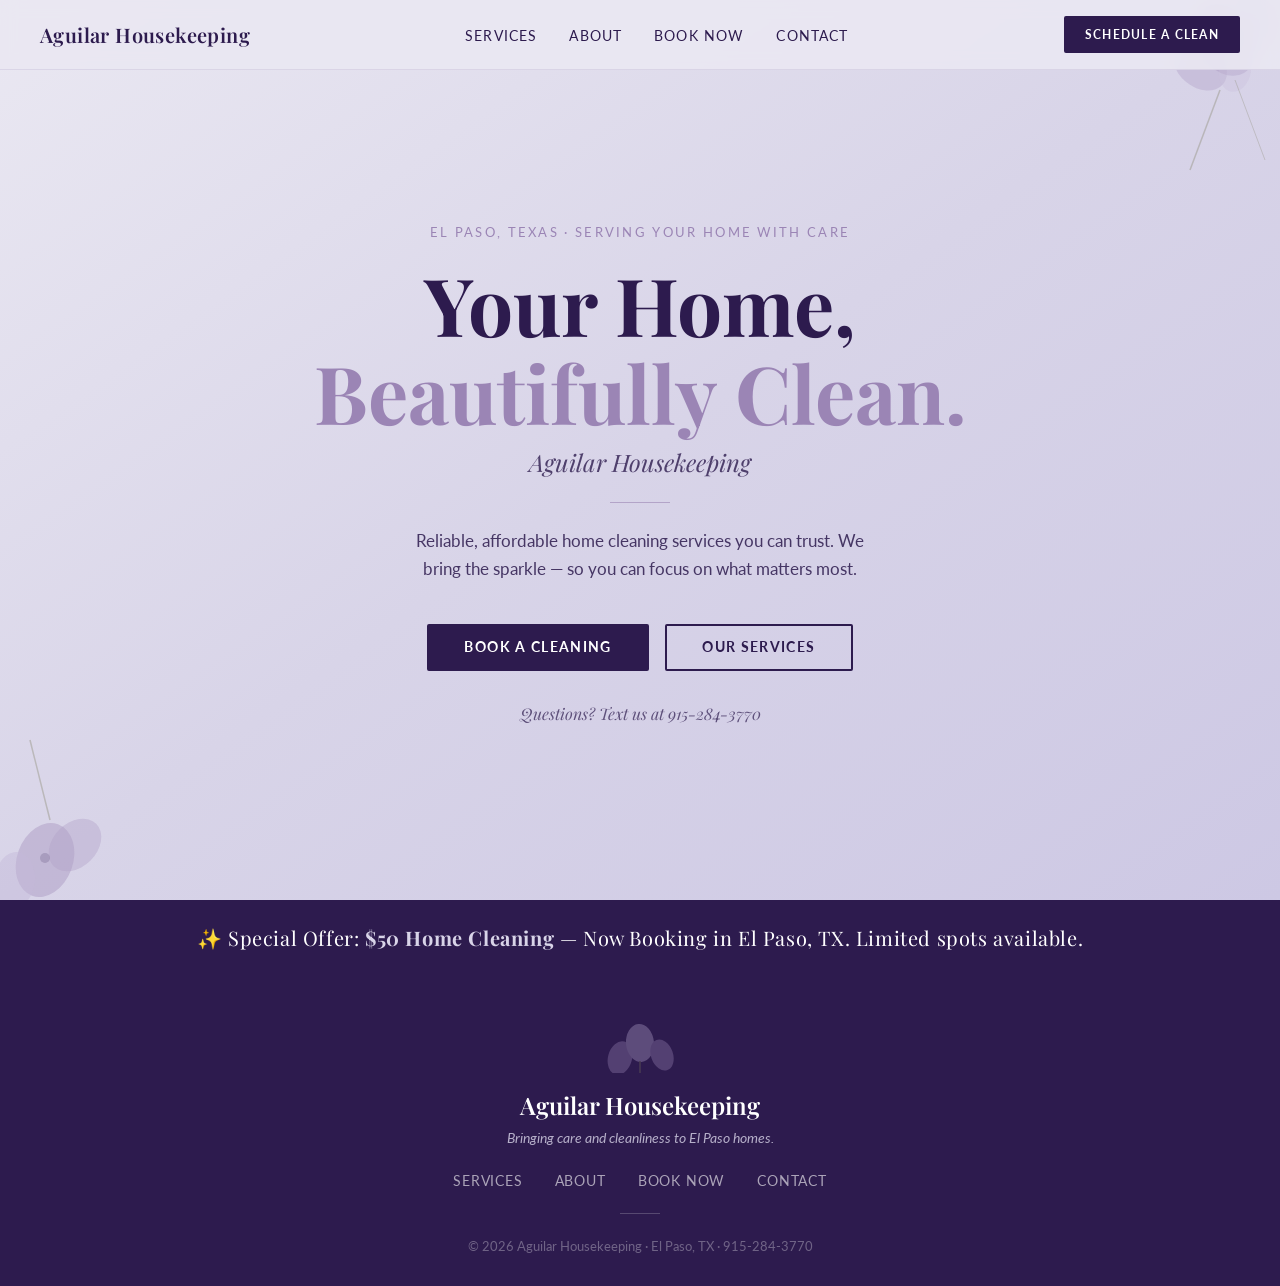
==== index.html @ 0ee41d59 "Add files via upload" ====
<!DOCTYPE html>
<html lang="en">
<head>
  <meta charset="UTF-8" />
  <meta name="viewport" content="width=device-width, initial-scale=1.0" />
  <title>Aguilar Housekeeping — El Paso, TX</title>
  <link href="https://fonts.googleapis.com/css2?family=Playfair+Display:ital,wght@0,400;0,600;0,700;1,400&family=Lato:wght@300;400;700&display=swap" rel="stylesheet" />
  <link rel="stylesheet" href="css/styles.css" />
</head>
<body>

  <!-- ── Navigation ─────────────────────────────────────────────── -->
  <nav id="navbar">
    <a class="nav-logo" href="index.html">Aguilar Housekeeping</a>

    <ul class="nav-links" id="navLinks">
      <li><a href="services.html">Services</a></li>
      <li><a href="about.html">About</a></li>
      <li><a href="contact.html">Book Now</a></li>
      <li><a href="contact.html">Contact</a></li>
      <li class="nav-cta-li"><a href="contact.html" class="nav-cta">Schedule a Clean</a></li>
    </ul>

    <a href="contact.html" class="btn-primary nav-cta-desktop" style="font-size:0.78rem;padding:0.55rem 1.2rem;">Schedule a Clean</a>

    <button class="hamburger" id="hamburger" aria-label="Toggle menu">
      <span></span><span></span><span></span>
    </button>
  </nav>

  <!-- ── Hero ───────────────────────────────────────────────────── -->
  <section id="hero">
    <!-- Floral SVG top-right -->
    <svg class="floral-corner" style="top:-10px;right:-10px;width:220px;" viewBox="0 0 220 200" fill="none" xmlns="http://www.w3.org/2000/svg">
      <ellipse cx="155" cy="50" rx="28" ry="38" fill="#9B85B5" opacity="0.55" transform="rotate(-30 155 50)"/>
      <ellipse cx="185" cy="30" rx="20" ry="28" fill="#B8A8D0" opacity="0.45" transform="rotate(-15 185 30)"/>
      <ellipse cx="130" cy="75" rx="22" ry="30" fill="#9B85B5" opacity="0.4" transform="rotate(-50 130 75)"/>
      <ellipse cx="165" cy="80" rx="16" ry="22" fill="#C4B6D8" opacity="0.4" transform="rotate(10 165 80)"/>
      <line x1="150" y1="100" x2="120" y2="180" stroke="#7A7A5A" stroke-width="1.5" opacity="0.5"/>
      <line x1="165" y1="90" x2="195" y2="170" stroke="#7A7A5A" stroke-width="1" opacity="0.4"/>
      <circle cx="155" cy="52" r="5" fill="#2D1B4E" opacity="0.3"/>
      <circle cx="183" cy="32" r="4" fill="#2D1B4E" opacity="0.25"/>
    </svg>

    <!-- Floral SVG bottom-left -->
    <svg class="floral-corner" style="bottom:-10px;left:-10px;width:180px;" viewBox="0 0 180 200" fill="none" xmlns="http://www.w3.org/2000/svg">
      <ellipse cx="55" cy="150" rx="28" ry="38" fill="#9B85B5" opacity="0.55" transform="rotate(20 55 150)"/>
      <ellipse cx="25" cy="170" rx="20" ry="28" fill="#B8A8D0" opacity="0.45" transform="rotate(5 25 170)"/>
      <ellipse cx="85" cy="135" rx="22" ry="30" fill="#9B85B5" opacity="0.4" transform="rotate(45 85 135)"/>
      <line x1="60" y1="110" x2="40" y2="30" stroke="#7A7A5A" stroke-width="1.5" opacity="0.5"/>
      <circle cx="55" cy="148" r="5" fill="#2D1B4E" opacity="0.3"/>
    </svg>

    <div class="hero-content fade-up">
      <p class="hero-eyebrow">El Paso, Texas · Serving Your Home with Care</p>
      <h1 class="hero-title">Your Home,<br><span>Beautifully Clean.</span></h1>
      <p class="hero-location">Aguilar Housekeeping</p>
      <div class="hero-divider"></div>
      <p class="hero-sub">Reliable, affordable home cleaning services you can trust. We bring the sparkle — so you can focus on what matters most.</p>
      <div class="hero-actions">
        <a href="contact.html" class="btn-primary">Book a Cleaning</a>
        <a href="services.html" class="btn-outline">Our Services</a>
      </div>
      <p class="hero-phone">Questions? Text us at <a href="sms:9152843770">915-284-3770</a></p>
    </div>
  </section>

  <!-- ── Offer Banner ────────────────────────────────────────────── -->
  <div id="offer">
    <p>✨ Special Offer: <strong>$50 Home Cleaning</strong> — Now Booking in El Paso, TX. Limited spots available.</p>
  </div>

  <!-- ── Footer ─────────────────────────────────────────────────── -->
  <footer>
    <svg style="width:80px;margin:0 auto 1rem;display:block;opacity:0.35;" viewBox="0 0 80 50" fill="none">
      <ellipse cx="20" cy="35" rx="12" ry="17" fill="#9B85B5" transform="rotate(15 20 35)"/>
      <ellipse cx="40" cy="20" rx="14" ry="19" fill="#B8A8D0" transform="rotate(-5 40 20)"/>
      <ellipse cx="62" cy="32" rx="11" ry="16" fill="#9B85B5" transform="rotate(-20 62 32)"/>
      <line x1="40" y1="38" x2="40" y2="50" stroke="#7A7A5A" stroke-width="1.5"/>
    </svg>

    <div class="footer-logo">Aguilar Housekeeping</div>
    <p class="footer-tagline">Bringing care and cleanliness to El Paso homes.</p>

    <ul class="footer-links">
      <li><a href="services.html">Services</a></li>
      <li><a href="about.html">About</a></li>
      <li><a href="contact.html">Book Now</a></li>
      <li><a href="contact.html">Contact</a></li>
    </ul>

    <div class="footer-divider"></div>
    <p class="footer-copy">© 2026 Aguilar Housekeeping · El Paso, TX · 915-284-3770</p>
  </footer>

  <script src="js/main.js"></script>
</body>
</html>
---- css/styles.css ----
/* ── Reset & Base ─────────────────────────────────────────────── */
*, *::before, *::after { box-sizing: border-box; margin: 0; padding: 0; }

:root {
  --lavender:      #D8D4E8;
  --soft-white:    #EAE8F2;
  --plum:          #2D1B4E;
  --mauve:         #9B85B5;
  --sage:          #7A7A5A;
  --white:         #FFFFFF;
  --plum-light:    #3d2868;
  --bg-section:    #F5F3FA;
}

html { scroll-behavior: smooth; }

body {
  font-family: 'Lato', sans-serif;
  color: var(--plum);
  background: var(--white);
  overflow-x: hidden;
}

h1, h2, h3, h4 { font-family: 'Playfair Display', serif; }

/* ── Nav ──────────────────────────────────────────────────────── */
nav {
  position: fixed;
  top: 0; left: 0; right: 0;
  z-index: 100;
  display: flex;
  align-items: center;
  justify-content: space-between;
  padding: 1rem 2.5rem;
  background: rgba(234, 232, 242, 0.92);
  backdrop-filter: blur(8px);
  border-bottom: 1px solid rgba(155,133,181,0.2);
  transition: box-shadow 0.3s;
}
nav.scrolled { box-shadow: 0 2px 20px rgba(45,27,78,0.1); }

.nav-logo {
  font-family: 'Playfair Display', serif;
  font-size: 1.25rem;
  font-weight: 600;
  color: var(--plum);
  text-decoration: none;
  letter-spacing: 0.02em;
}

.nav-links {
  display: flex;
  gap: 2rem;
  list-style: none;
}
.nav-links a {
  font-family: 'Lato', sans-serif;
  font-size: 0.9rem;
  font-weight: 400;
  letter-spacing: 0.08em;
  text-transform: uppercase;
  color: var(--plum);
  text-decoration: none;
  transition: color 0.2s;
}
.nav-links a:hover  { color: var(--mauve); }
.nav-links a.active { color: var(--mauve); font-weight: 700; }

.nav-cta {
  background: var(--plum);
  color: var(--white) !important;
  padding: 0.5rem 1.25rem;
  border-radius: 2px;
  transition: background 0.2s !important;
}
.nav-cta:hover { background: var(--plum-light) !important; color: var(--white) !important; }
.nav-cta.active { color: var(--white) !important; }

/* Hide the mobile-only CTA from the desktop nav */
.nav-cta-li { display: none; }

/* Hamburger (mobile) */
.hamburger {
  display: none;
  flex-direction: column;
  gap: 5px;
  cursor: pointer;
  background: none;
  border: none;
  padding: 4px;
}
.hamburger span {
  display: block;
  width: 24px;
  height: 2px;
  background: var(--plum);
  border-radius: 2px;
  transition: all 0.3s;
}

/* ── Floral SVG Decorations ───────────────────────────────────── */
.floral-corner {
  position: absolute;
  pointer-events: none;
  opacity: 0.65;
}

/* ── Page Header (inner pages) ────────────────────────────────── */
.page-header {
  background: linear-gradient(145deg, #EAE8F2 0%, #D8D4E8 50%, #cdc8e4 100%);
  padding: 7rem 1.5rem 3.5rem;
  text-align: center;
  position: relative;
  overflow: hidden;
}
.page-header-inner { position: relative; z-index: 2; }
.page-header .hero-eyebrow {
  font-family: 'Lato', sans-serif;
  font-size: 0.8rem;
  letter-spacing: 0.18em;
  text-transform: uppercase;
  color: var(--mauve);
  margin-bottom: 1rem;
}
.page-header h1 {
  font-size: clamp(2rem, 5vw, 3.5rem);
  font-weight: 700;
  line-height: 1.15;
  color: var(--plum);
  margin-bottom: 1rem;
}
.page-header p {
  font-size: 1.05rem;
  line-height: 1.7;
  color: var(--plum);
  opacity: 0.8;
  max-width: 500px;
  margin: 0 auto;
}

/* ── Hero ─────────────────────────────────────────────────────── */
#hero {
  position: relative;
  min-height: 100vh;
  display: flex;
  align-items: center;
  justify-content: center;
  text-align: center;
  background: linear-gradient(145deg, #EAE8F2 0%, #D8D4E8 50%, #cdc8e4 100%);
  overflow: hidden;
  padding: 7rem 1.5rem 4rem;
}

.hero-content { position: relative; z-index: 2; max-width: 680px; }

.hero-eyebrow {
  font-family: 'Lato', sans-serif;
  font-size: 0.8rem;
  letter-spacing: 0.18em;
  text-transform: uppercase;
  color: var(--mauve);
  margin-bottom: 1.25rem;
}

.hero-title {
  font-size: clamp(2.8rem, 7vw, 5rem);
  font-weight: 700;
  line-height: 1.1;
  color: var(--plum);
  margin-bottom: 0.6rem;
}
.hero-title span { color: var(--mauve); }

.hero-location {
  font-family: 'Playfair Display', serif;
  font-size: clamp(1.1rem, 3vw, 1.5rem);
  font-weight: 400;
  font-style: italic;
  color: var(--plum);
  margin-bottom: 1.5rem;
  opacity: 0.8;
}

.hero-divider {
  width: 60px;
  height: 1px;
  background: var(--mauve);
  margin: 1.5rem auto;
  opacity: 0.6;
}

.hero-sub {
  font-size: 1.05rem;
  line-height: 1.7;
  color: var(--plum);
  opacity: 0.85;
  max-width: 480px;
  margin: 0 auto 2.5rem;
}

.hero-actions {
  display: flex;
  gap: 1rem;
  justify-content: center;
  flex-wrap: wrap;
}

.btn-primary {
  display: inline-block;
  padding: 0.85rem 2.2rem;
  background: var(--plum);
  color: var(--white);
  font-family: 'Lato', sans-serif;
  font-size: 0.85rem;
  font-weight: 700;
  letter-spacing: 0.1em;
  text-transform: uppercase;
  text-decoration: none;
  border-radius: 2px;
  border: 2px solid var(--plum);
  transition: background 0.25s, color 0.25s;
  cursor: pointer;
}
.btn-primary:hover { background: var(--plum-light); border-color: var(--plum-light); }

.btn-outline {
  display: inline-block;
  padding: 0.85rem 2.2rem;
  background: transparent;
  color: var(--plum);
  font-family: 'Lato', sans-serif;
  font-size: 0.85rem;
  font-weight: 700;
  letter-spacing: 0.1em;
  text-transform: uppercase;
  text-decoration: none;
  border-radius: 2px;
  border: 2px solid var(--plum);
  transition: background 0.25s, color 0.25s;
  cursor: pointer;
}
.btn-outline:hover { background: var(--plum); color: var(--white); }

.hero-phone {
  margin-top: 2rem;
  font-family: 'Playfair Display', serif;
  font-size: 1rem;
  font-style: italic;
  color: var(--plum);
  opacity: 0.7;
}
.hero-phone a { color: inherit; text-decoration: none; }
.hero-phone a:hover { color: var(--mauve); }

/* ── Offer Banner ─────────────────────────────────────────────── */
#offer {
  background: var(--plum);
  color: var(--white);
  text-align: center;
  padding: 1.5rem;
}
#offer p {
  font-family: 'Playfair Display', serif;
  font-size: clamp(1rem, 2.5vw, 1.25rem);
  letter-spacing: 0.03em;
}
#offer strong { color: var(--lavender); }

/* ── Section Base ─────────────────────────────────────────────── */
section { padding: 5rem 1.5rem; }

.section-inner {
  max-width: 1000px;
  margin: 0 auto;
}

.section-label {
  font-family: 'Lato', sans-serif;
  font-size: 0.78rem;
  letter-spacing: 0.18em;
  text-transform: uppercase;
  color: var(--mauve);
  margin-bottom: 0.75rem;
}

.section-title {
  font-family: 'Playfair Display', serif;
  font-size: clamp(1.8rem, 4vw, 2.8rem);
  font-weight: 600;
  color: var(--plum);
  margin-bottom: 1rem;
  line-height: 1.25;
}

.section-body {
  font-size: 1.05rem;
  line-height: 1.8;
  color: var(--plum);
  opacity: 0.8;
  max-width: 580px;
}

.ornament {
  display: flex;
  align-items: center;
  gap: 0.75rem;
  margin: 1.25rem 0 2rem;
}
.ornament-line { flex: 0 0 40px; height: 1px; background: var(--mauve); opacity: 0.5; }
.ornament-dot  { width: 6px; height: 6px; border-radius: 50%; background: var(--mauve); opacity: 0.7; }

/* ── Services ─────────────────────────────────────────────────── */
#services { background: var(--bg-section); position: relative; overflow: hidden; }

.services-grid {
  display: grid;
  grid-template-columns: repeat(auto-fit, minmax(220px, 1fr));
  gap: 1.5rem;
  margin-top: 3rem;
}

.service-card {
  background: var(--white);
  border: 1px solid rgba(155,133,181,0.25);
  border-radius: 4px;
  padding: 2rem 1.5rem;
  text-align: center;
  transition: transform 0.25s, box-shadow 0.25s;
}
.service-card:hover {
  transform: translateY(-4px);
  box-shadow: 0 12px 32px rgba(45,27,78,0.1);
}

.service-icon { font-size: 2rem; margin-bottom: 1rem; }

.service-card h3 {
  font-size: 1.15rem;
  font-weight: 600;
  margin-bottom: 0.6rem;
  color: var(--plum);
}
.service-card p {
  font-size: 0.92rem;
  line-height: 1.7;
  color: var(--plum);
  opacity: 0.75;
}

/* ── Why Us ───────────────────────────────────────────────────── */
#why {
  background: linear-gradient(160deg, #EAE8F2 0%, #D8D4E8 100%);
  position: relative;
  overflow: hidden;
}

.why-grid {
  display: grid;
  grid-template-columns: 1fr 1fr;
  gap: 3rem;
  align-items: center;
  margin-top: 3rem;
}

.why-list { list-style: none; }
.why-list li {
  display: flex;
  gap: 1rem;
  align-items: flex-start;
  margin-bottom: 1.5rem;
}
.why-icon {
  flex-shrink: 0;
  width: 36px;
  height: 36px;
  border-radius: 50%;
  background: var(--plum);
  color: var(--white);
  display: flex;
  align-items: center;
  justify-content: center;
  font-size: 0.9rem;
}
.why-text h4 {
  font-size: 1rem;
  font-weight: 600;
  margin-bottom: 0.2rem;
  color: var(--plum);
}
.why-text p {
  font-size: 0.9rem;
  line-height: 1.65;
  color: var(--plum);
  opacity: 0.75;
}

.why-image-box {
  background: var(--white);
  border-radius: 4px;
  padding: 2.5rem;
  text-align: center;
  border: 1px solid rgba(155,133,181,0.3);
  box-shadow: 0 8px 32px rgba(45,27,78,0.08);
}
.why-price {
  font-family: 'Playfair Display', serif;
  font-size: clamp(3.5rem, 8vw, 6rem);
  font-weight: 700;
  color: var(--plum);
  line-height: 1;
}
.why-price-label {
  font-family: 'Playfair Display', serif;
  font-size: 1.4rem;
  color: var(--mauve);
  margin-bottom: 1rem;
}
.why-image-box p {
  font-size: 0.9rem;
  color: var(--plum);
  opacity: 0.7;
  line-height: 1.6;
}

/* ── Booking ──────────────────────────────────────────────────── */
#booking {
  background: var(--plum);
  color: var(--white);
  text-align: center;
  position: relative;
  overflow: hidden;
}

#booking .section-label { color: var(--lavender); opacity: 0.8; }
#booking .section-title { color: var(--white); }
#booking .section-body { color: rgba(255,255,255,0.8); max-width: 520px; margin: 0 auto 2.5rem; }

.booking-options {
  display: flex;
  gap: 1.25rem;
  justify-content: center;
  flex-wrap: wrap;
  margin-bottom: 2rem;
}

.booking-card {
  background: rgba(255,255,255,0.08);
  border: 1px solid rgba(255,255,255,0.2);
  border-radius: 4px;
  padding: 2rem 2.5rem;
  min-width: 200px;
  transition: background 0.25s;
}
.booking-card:hover { background: rgba(255,255,255,0.14); }
.booking-card .bc-icon { font-size: 2rem; margin-bottom: 0.75rem; }
.booking-card h4 {
  font-family: 'Playfair Display', serif;
  font-size: 1.1rem;
  font-weight: 600;
  margin-bottom: 0.35rem;
  color: var(--white);
}
.booking-card p { font-size: 0.88rem; color: rgba(255,255,255,0.7); margin-bottom: 1.25rem; }

.btn-lavender {
  display: inline-block;
  padding: 0.75rem 1.75rem;
  background: var(--lavender);
  color: var(--plum);
  font-family: 'Lato', sans-serif;
  font-size: 0.82rem;
  font-weight: 700;
  letter-spacing: 0.1em;
  text-transform: uppercase;
  text-decoration: none;
  border-radius: 2px;
  border: 2px solid var(--lavender);
  transition: background 0.2s, color 0.2s;
}
.btn-lavender:hover { background: var(--soft-white); border-color: var(--soft-white); }

.booking-note {
  font-size: 0.88rem;
  color: rgba(255,255,255,0.55);
  font-style: italic;
}
.booking-note a { color: var(--lavender); text-decoration: none; }
.booking-note a:hover { text-decoration: underline; }

/* ── Contact ──────────────────────────────────────────────────── */
#contact { background: var(--bg-section); }

.contact-grid {
  display: grid;
  grid-template-columns: 1fr 1.4fr;
  gap: 4rem;
  align-items: start;
  margin-top: 3rem;
}

.contact-info h3 {
  font-size: 1.4rem;
  font-weight: 600;
  margin-bottom: 1rem;
  color: var(--plum);
}
.contact-info p {
  font-size: 0.95rem;
  line-height: 1.8;
  color: var(--plum);
  opacity: 0.75;
  margin-bottom: 1.5rem;
}

.contact-detail {
  display: flex;
  align-items: center;
  gap: 0.75rem;
  margin-bottom: 1rem;
}
.contact-detail .cd-icon {
  width: 36px;
  height: 36px;
  border-radius: 50%;
  background: var(--lavender);
  display: flex;
  align-items: center;
  justify-content: center;
  font-size: 1rem;
  flex-shrink: 0;
}
.contact-detail span {
  font-size: 0.95rem;
  color: var(--plum);
  font-weight: 400;
}
.contact-detail a { color: var(--plum); text-decoration: none; }
.contact-detail a:hover { color: var(--mauve); }

/* Form */
.contact-form {
  background: var(--white);
  padding: 2.5rem;
  border-radius: 4px;
  border: 1px solid rgba(155,133,181,0.25);
  box-shadow: 0 4px 24px rgba(45,27,78,0.06);
}

.form-row {
  display: grid;
  grid-template-columns: 1fr 1fr;
  gap: 1rem;
}

.form-group { margin-bottom: 1.25rem; }

.form-group label {
  display: block;
  font-size: 0.8rem;
  font-weight: 700;
  letter-spacing: 0.1em;
  text-transform: uppercase;
  color: var(--plum);
  margin-bottom: 0.4rem;
  opacity: 0.8;
}

.form-group input,
.form-group textarea {
  width: 100%;
  padding: 0.75rem 1rem;
  border: 1px solid rgba(155,133,181,0.4);
  border-radius: 2px;
  font-family: 'Lato', sans-serif;
  font-size: 0.95rem;
  color: var(--plum);
  background: var(--white);
  outline: none;
  transition: border-color 0.2s, box-shadow 0.2s;
}
.form-group input:focus,
.form-group textarea:focus {
  border-color: var(--mauve);
  box-shadow: 0 0 0 3px rgba(155,133,181,0.15);
}
.form-group textarea {
  min-height: 120px;
  resize: vertical;
}

.form-submit { width: 100%; font-size: 0.9rem; padding: 1rem; border: none; cursor: pointer; }

.form-success {
  display: none;
  text-align: center;
  padding: 2rem;
  color: var(--plum);
}
.form-success .fs-icon { font-size: 2.5rem; margin-bottom: 0.75rem; }
.form-success h4 { font-size: 1.3rem; margin-bottom: 0.5rem; }
.form-success p { font-size: 0.95rem; opacity: 0.75; }

/* ── Footer ───────────────────────────────────────────────────── */
footer {
  background: var(--plum);
  color: rgba(255,255,255,0.7);
  text-align: center;
  padding: 3rem 1.5rem 2rem;
}
footer .footer-logo {
  font-family: 'Playfair Display', serif;
  font-size: 1.5rem;
  font-weight: 600;
  color: var(--white);
  margin-bottom: 0.5rem;
}
footer .footer-tagline {
  font-size: 0.88rem;
  font-style: italic;
  margin-bottom: 1.5rem;
  color: var(--lavender);
  opacity: 0.8;
}
footer .footer-links {
  display: flex;
  justify-content: center;
  gap: 2rem;
  list-style: none;
  margin-bottom: 1.5rem;
  flex-wrap: wrap;
}
footer .footer-links a {
  font-size: 0.85rem;
  letter-spacing: 0.06em;
  color: rgba(255,255,255,0.6);
  text-decoration: none;
  text-transform: uppercase;
  transition: color 0.2s;
}
footer .footer-links a:hover { color: var(--lavender); }

footer .footer-divider {
  width: 40px;
  height: 1px;
  background: rgba(255,255,255,0.2);
  margin: 1.5rem auto;
}
footer .footer-copy { font-size: 0.8rem; opacity: 0.45; }

/* ── Scroll animations ────────────────────────────────────────── */
.fade-up {
  opacity: 0;
  transform: translateY(28px);
  transition: opacity 0.7s ease, transform 0.7s ease;
}
.fade-up.visible {
  opacity: 1;
  transform: translateY(0);
}

/* ── Responsive ───────────────────────────────────────────────── */

/* Tablet (≤1024px) */
@media (max-width: 1024px) {
  .why-grid       { gap: 2rem; }
  .contact-grid   { gap: 2.5rem; }
  .contact-form   { padding: 2rem; }
  .why-image-box  { padding: 2rem; }
  .booking-card   { padding: 1.75rem 2rem; }
  .services-grid  { grid-template-columns: repeat(2, 1fr); }
}

/* Mobile (≤768px) */
@media (max-width: 768px) {
  /* Nav */
  nav { padding: 0.9rem 1.25rem; }
  .nav-links {
    display: none;
    flex-direction: column;
    position: absolute;
    top: 100%; left: 0; right: 0;
    background: #EAE8F2;
    padding: 0.5rem 1.5rem 1.25rem;
    gap: 0;
    border-bottom: 1px solid rgba(155,133,181,0.25);
    box-shadow: 0 8px 20px rgba(45,27,78,0.1);
    z-index: 99;
  }
  .nav-links.open { display: flex; }
  .nav-links li { border-bottom: 1px solid rgba(155,133,181,0.15); }
  .nav-links li:last-child { border-bottom: none; }
  .nav-links a { display: block; padding: 0.9rem 0; font-size: 0.95rem; }
  .nav-links .nav-cta {
    margin-top: 0.5rem;
    display: block;
    text-align: center;
    padding: 0.75rem 1rem;
    border-radius: 2px;
  }
  .nav-cta-li { display: list-item; }
  .hamburger { display: flex; }
  .hamburger.active span:nth-child(1) { transform: translateY(7px) rotate(45deg); }
  .hamburger.active span:nth-child(2) { opacity: 0; transform: scaleX(0); }
  .hamburger.active span:nth-child(3) { transform: translateY(-7px) rotate(-45deg); }
  .nav-cta-desktop { display: none; }

  /* Page header */
  .page-header { padding: 5.5rem 1.25rem 2.5rem; }
  .page-header h1 { font-size: clamp(1.8rem, 8vw, 2.5rem); }

  /* Hero */
  #hero { padding: 5.5rem 1.25rem 3.5rem; min-height: 90vh; }
  #hero .floral-corner:first-of-type { width: 120px !important; }
  #hero .floral-corner:last-of-type  { width: 100px !important; }
  .hero-title { font-size: clamp(2rem, 10vw, 3rem); }
  .hero-sub   { font-size: 0.98rem; }
  .hero-actions { flex-direction: column; align-items: center; }
  .hero-actions .btn-primary,
  .hero-actions .btn-outline { width: 100%; max-width: 300px; text-align: center; }

  /* Sections */
  section { padding: 3.5rem 1.25rem; }

  /* Services */
  .services-grid { grid-template-columns: 1fr 1fr; gap: 1rem; }
  .service-card  { padding: 1.5rem 1rem; }

  /* Why */
  .why-grid      { grid-template-columns: 1fr; gap: 2rem; }
  .why-image-box { order: -1; padding: 1.75rem; }

  /* Booking */
  .booking-options { flex-direction: column; align-items: center; }
  .booking-card    { width: 100%; max-width: 360px; min-width: unset; padding: 1.75rem 1.5rem; }
  .btn-lavender    { display: block; text-align: center; }

  /* Contact */
  .contact-grid { grid-template-columns: 1fr; gap: 2rem; }
  .form-row     { grid-template-columns: 1fr; }
  .contact-form { padding: 1.5rem; }
  .form-group input,
  .form-group textarea { font-size: 16px; }

  /* Footer */
  footer .footer-links { gap: 1rem; }
}

/* Small phones (≤480px) */
@media (max-width: 480px) {
  .nav-logo      { font-size: 1rem; }
  .hero-eyebrow  { font-size: 0.7rem; letter-spacing: 0.1em; }
  #hero          { min-height: 100vh; min-height: 100svh; }

  .services-grid  { grid-template-columns: 1fr; }
  .service-card   { padding: 1.5rem; }

  .section-title  { font-size: clamp(1.6rem, 7vw, 2.2rem); }

  .why-image-box   { padding: 1.5rem; }
  .why-price       { font-size: clamp(3rem, 18vw, 5rem); }
  .why-price-label { font-size: 1.1rem; }

  .contact-form { padding: 1.25rem; }

  #offer p { font-size: 0.88rem; line-height: 1.65; }

  .booking-card { max-width: 100%; }

  footer { padding: 2.5rem 1rem 1.5rem; }
  footer .footer-links { gap: 0.75rem; }
  footer .footer-links a { font-size: 0.78rem; }
}
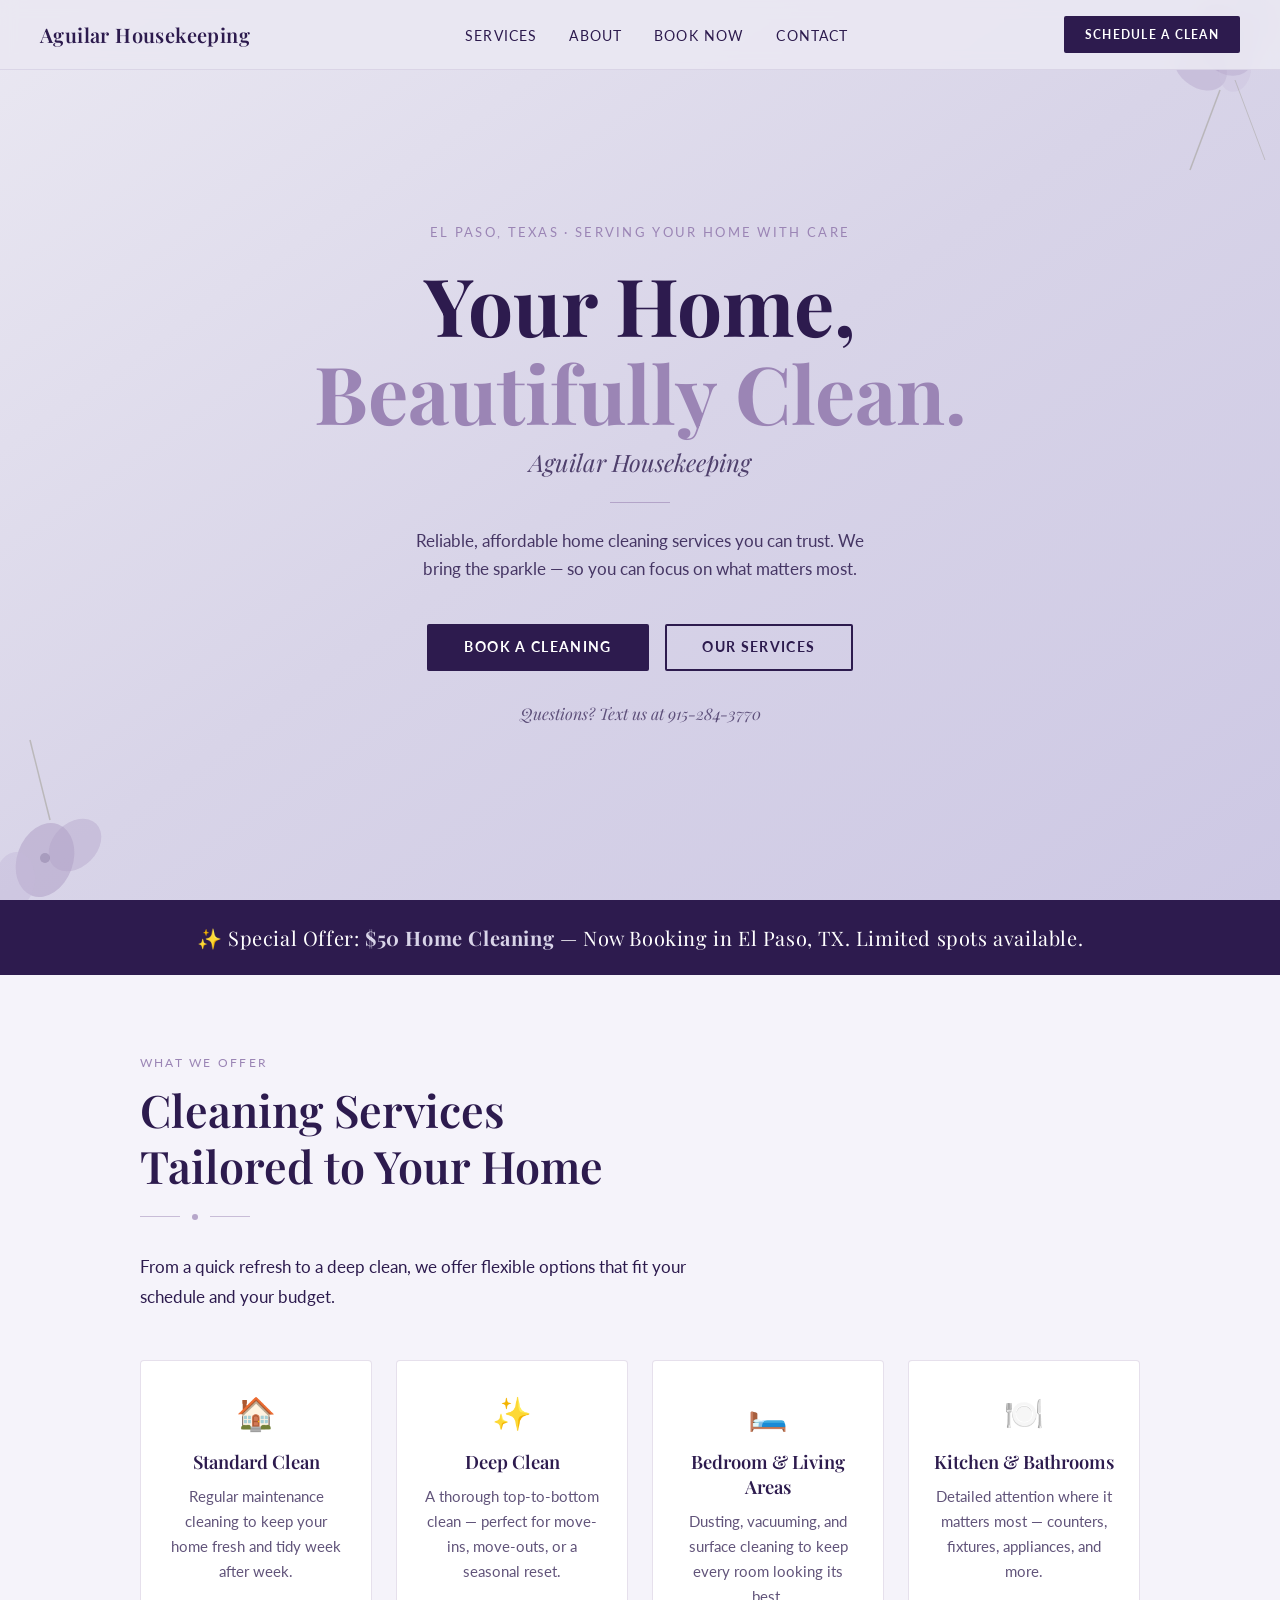
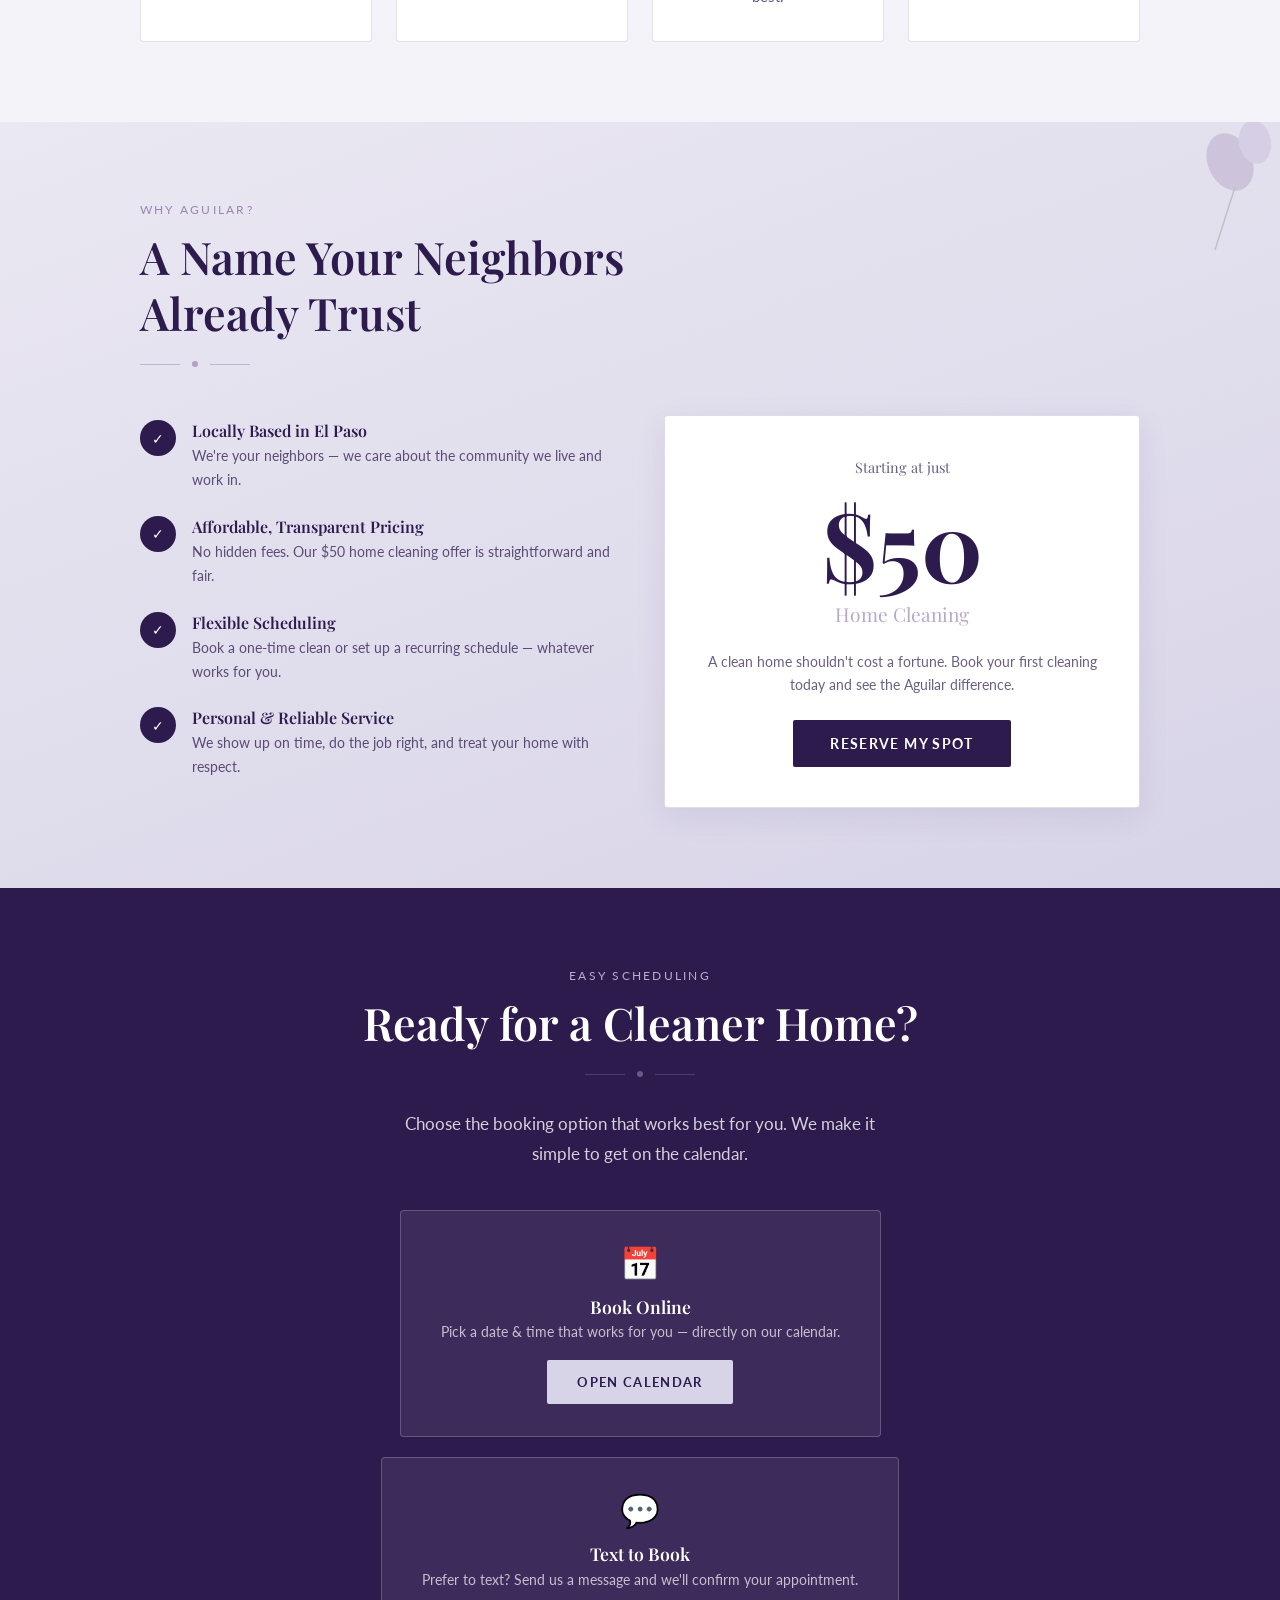
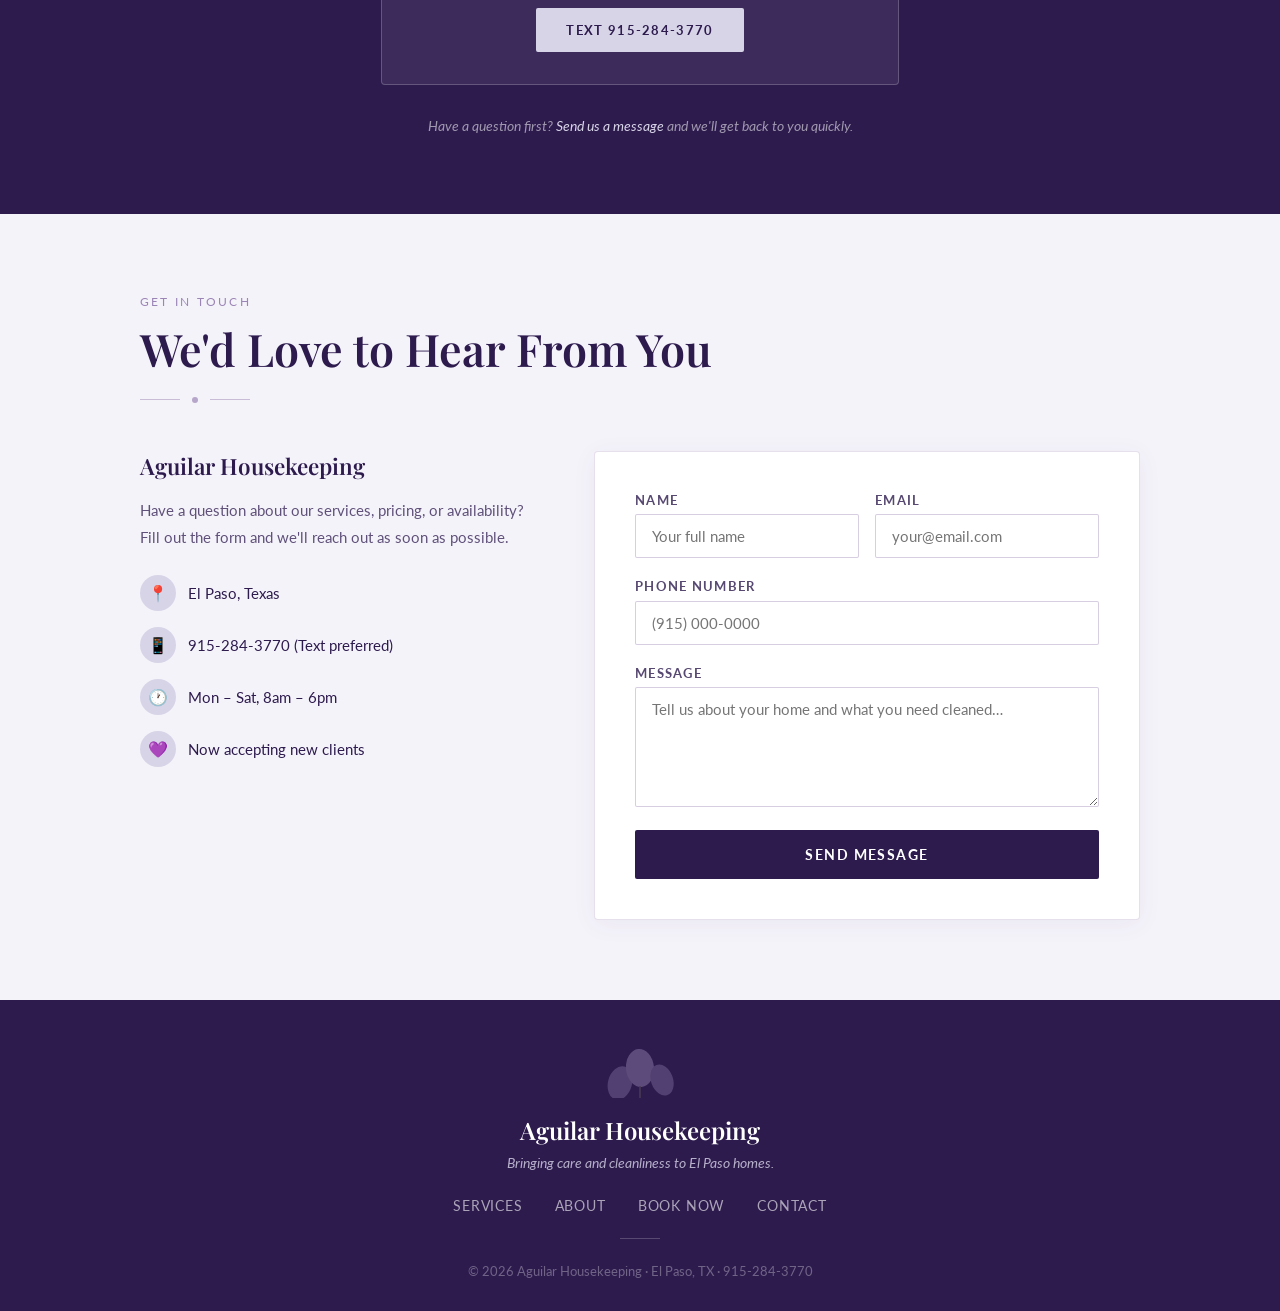
==== commit 2e1f80b1: "Add files via upload" ====
--- a/index.html
+++ b/index.html
@@ -11,17 +11,17 @@
 
   <!-- ── Navigation ─────────────────────────────────────────────── -->
   <nav id="navbar">
-    <a class="nav-logo" href="index.html">Aguilar Housekeeping</a>
+    <a class="nav-logo" href="#hero">Aguilar Housekeeping</a>
 
     <ul class="nav-links" id="navLinks">
-      <li><a href="services.html">Services</a></li>
-      <li><a href="about.html">About</a></li>
-      <li><a href="contact.html">Book Now</a></li>
-      <li><a href="contact.html">Contact</a></li>
-      <li class="nav-cta-li"><a href="contact.html" class="nav-cta">Schedule a Clean</a></li>
+      <li><a href="#services">Services</a></li>
+      <li><a href="#why">About</a></li>
+      <li><a href="#booking">Book Now</a></li>
+      <li><a href="#contact">Contact</a></li>
+      <li class="nav-cta-li"><a href="#booking" class="nav-cta">Schedule a Clean</a></li>
     </ul>
 
-    <a href="contact.html" class="btn-primary nav-cta-desktop" style="font-size:0.78rem;padding:0.55rem 1.2rem;">Schedule a Clean</a>
+    <a href="#booking" class="btn-primary nav-cta-desktop" style="font-size:0.78rem;padding:0.55rem 1.2rem;">Schedule a Clean</a>
 
     <button class="hamburger" id="hamburger" aria-label="Toggle menu">
       <span></span><span></span><span></span>
@@ -58,8 +58,8 @@
       <div class="hero-divider"></div>
       <p class="hero-sub">Reliable, affordable home cleaning services you can trust. We bring the sparkle — so you can focus on what matters most.</p>
       <div class="hero-actions">
-        <a href="contact.html" class="btn-primary">Book a Cleaning</a>
-        <a href="services.html" class="btn-outline">Our Services</a>
+        <a href="#booking" class="btn-primary">Book a Cleaning</a>
+        <a href="#services" class="btn-outline">Our Services</a>
       </div>
       <p class="hero-phone">Questions? Text us at <a href="sms:9152843770">915-284-3770</a></p>
     </div>
@@ -69,6 +69,207 @@
   <div id="offer">
     <p>✨ Special Offer: <strong>$50 Home Cleaning</strong> — Now Booking in El Paso, TX. Limited spots available.</p>
   </div>
+
+  <!-- ── Services ───────────────────────────────────────────────── -->
+  <section id="services">
+    <div class="section-inner">
+      <p class="section-label fade-up">What We Offer</p>
+      <h2 class="section-title fade-up">Cleaning Services<br>Tailored to Your Home</h2>
+      <div class="ornament fade-up">
+        <span class="ornament-line"></span>
+        <span class="ornament-dot"></span>
+        <span class="ornament-line"></span>
+      </div>
+      <p class="section-body fade-up">From a quick refresh to a deep clean, we offer flexible options that fit your schedule and your budget.</p>
+
+      <div class="services-grid">
+        <div class="service-card fade-up">
+          <div class="service-icon">🏠</div>
+          <h3>Standard Clean</h3>
+          <p>Regular maintenance cleaning to keep your home fresh and tidy week after week.</p>
+        </div>
+        <div class="service-card fade-up">
+          <div class="service-icon">✨</div>
+          <h3>Deep Clean</h3>
+          <p>A thorough top-to-bottom clean — perfect for move-ins, move-outs, or a seasonal reset.</p>
+        </div>
+        <div class="service-card fade-up">
+          <div class="service-icon">🛏️</div>
+          <h3>Bedroom & Living Areas</h3>
+          <p>Dusting, vacuuming, and surface cleaning to keep every room looking its best.</p>
+        </div>
+        <div class="service-card fade-up">
+          <div class="service-icon">🍽️</div>
+          <h3>Kitchen & Bathrooms</h3>
+          <p>Detailed attention where it matters most — counters, fixtures, appliances, and more.</p>
+        </div>
+      </div>
+    </div>
+  </section>
+
+  <!-- ── Why Choose Us ──────────────────────────────────────────── -->
+  <section id="why">
+    <!-- Subtle floral top-right for this section -->
+    <svg class="floral-corner" style="top:0;right:0;width:150px;opacity:0.3;" viewBox="0 0 150 130" fill="none">
+      <ellipse cx="100" cy="40" rx="22" ry="30" fill="#9B85B5" transform="rotate(-25 100 40)"/>
+      <ellipse cx="125" cy="20" rx="16" ry="22" fill="#B8A8D0" transform="rotate(-10 125 20)"/>
+      <line x1="105" y1="65" x2="85" y2="128" stroke="#7A7A5A" stroke-width="1.5"/>
+    </svg>
+
+    <div class="section-inner">
+      <p class="section-label fade-up">Why Aguilar?</p>
+      <h2 class="section-title fade-up">A Name Your Neighbors<br>Already Trust</h2>
+      <div class="ornament fade-up">
+        <span class="ornament-line"></span>
+        <span class="ornament-dot"></span>
+        <span class="ornament-line"></span>
+      </div>
+
+      <div class="why-grid">
+        <ul class="why-list">
+          <li class="fade-up">
+            <span class="why-icon">✓</span>
+            <div class="why-text">
+              <h4>Locally Based in El Paso</h4>
+              <p>We're your neighbors — we care about the community we live and work in.</p>
+            </div>
+          </li>
+          <li class="fade-up">
+            <span class="why-icon">✓</span>
+            <div class="why-text">
+              <h4>Affordable, Transparent Pricing</h4>
+              <p>No hidden fees. Our $50 home cleaning offer is straightforward and fair.</p>
+            </div>
+          </li>
+          <li class="fade-up">
+            <span class="why-icon">✓</span>
+            <div class="why-text">
+              <h4>Flexible Scheduling</h4>
+              <p>Book a one-time clean or set up a recurring schedule — whatever works for you.</p>
+            </div>
+          </li>
+          <li class="fade-up">
+            <span class="why-icon">✓</span>
+            <div class="why-text">
+              <h4>Personal & Reliable Service</h4>
+              <p>We show up on time, do the job right, and treat your home with respect.</p>
+            </div>
+          </li>
+        </ul>
+
+        <div class="why-image-box fade-up">
+          <p class="why-price-label">Starting at just</p>
+          <div class="why-price">$50</div>
+          <p style="font-family:'Playfair Display',serif; font-size:1.2rem; margin: 0.5rem 0 1.25rem; color:var(--mauve);">Home Cleaning</p>
+          <p>A clean home shouldn't cost a fortune. Book your first cleaning today and see the Aguilar difference.</p>
+          <div style="margin-top:1.5rem;">
+            <a href="#booking" class="btn-primary">Reserve My Spot</a>
+          </div>
+        </div>
+      </div>
+    </div>
+  </section>
+
+  <!-- ── Booking ─────────────────────────────────────────────────── -->
+  <section id="booking">
+    <div class="section-inner">
+      <p class="section-label fade-up">Easy Scheduling</p>
+      <h2 class="section-title fade-up">Ready for a Cleaner Home?</h2>
+      <div class="ornament fade-up" style="justify-content:center;">
+        <span class="ornament-line" style="background:rgba(255,255,255,0.3);"></span>
+        <span class="ornament-dot" style="background:rgba(255,255,255,0.4);"></span>
+        <span class="ornament-line" style="background:rgba(255,255,255,0.3);"></span>
+      </div>
+      <p class="section-body fade-up">Choose the booking option that works best for you. We make it simple to get on the calendar.</p>
+
+      <div class="booking-options">
+        <div class="booking-card fade-up">
+          <div class="bc-icon">📅</div>
+          <h4>Book Online</h4>
+          <p>Pick a date & time that works for you — directly on our calendar.</p>
+          <!-- Replace the href below with your actual Calendly or booking link -->
+          <a href="https://calendly.com" target="_blank" class="btn-lavender">Open Calendar</a>
+        </div>
+        <div class="booking-card fade-up">
+          <div class="bc-icon">💬</div>
+          <h4>Text to Book</h4>
+          <p>Prefer to text? Send us a message and we'll confirm your appointment.</p>
+          <a href="sms:9152843770" class="btn-lavender">Text 915-284-3770</a>
+        </div>
+      </div>
+
+      <p class="booking-note fade-up">
+        Have a question first? <a href="#contact">Send us a message</a> and we'll get back to you quickly.
+      </p>
+    </div>
+  </section>
+
+  <!-- ── Contact ─────────────────────────────────────────────────── -->
+  <section id="contact">
+    <div class="section-inner">
+      <p class="section-label fade-up">Get in Touch</p>
+      <h2 class="section-title fade-up">We'd Love to Hear From You</h2>
+      <div class="ornament fade-up">
+        <span class="ornament-line"></span>
+        <span class="ornament-dot"></span>
+        <span class="ornament-line"></span>
+      </div>
+
+      <div class="contact-grid">
+        <div class="contact-info fade-up">
+          <h3>Aguilar Housekeeping</h3>
+          <p>Have a question about our services, pricing, or availability? Fill out the form and we'll reach out as soon as possible.</p>
+
+          <div class="contact-detail">
+            <span class="cd-icon">📍</span>
+            <span>El Paso, Texas</span>
+          </div>
+          <div class="contact-detail">
+            <span class="cd-icon">📱</span>
+            <span><a href="sms:9152843770">915-284-3770 (Text preferred)</a></span>
+          </div>
+          <div class="contact-detail">
+            <span class="cd-icon">🕐</span>
+            <span>Mon – Sat, 8am – 6pm</span>
+          </div>
+          <div class="contact-detail">
+            <span class="cd-icon">💜</span>
+            <span>Now accepting new clients</span>
+          </div>
+        </div>
+
+        <div class="fade-up">
+          <form class="contact-form" id="contactForm" novalidate>
+            <div class="form-row">
+              <div class="form-group">
+                <label for="name">Name</label>
+                <input type="text" id="name" name="name" placeholder="Your full name" required />
+              </div>
+              <div class="form-group">
+                <label for="email">Email</label>
+                <input type="email" id="email" name="email" placeholder="your@email.com" required />
+              </div>
+            </div>
+            <div class="form-group">
+              <label for="phone">Phone Number</label>
+              <input type="tel" id="phone" name="phone" placeholder="(915) 000-0000" />
+            </div>
+            <div class="form-group">
+              <label for="message">Message</label>
+              <textarea id="message" name="message" placeholder="Tell us about your home and what you need cleaned…" required></textarea>
+            </div>
+            <button type="submit" class="btn-primary form-submit">Send Message</button>
+          </form>
+
+          <div class="form-success" id="formSuccess">
+            <div class="fs-icon">🌸</div>
+            <h4>Thank you!</h4>
+            <p>We've received your message and will be in touch shortly. We look forward to making your home shine!</p>
+          </div>
+        </div>
+      </div>
+    </div>
+  </section>
 
   <!-- ── Footer ─────────────────────────────────────────────────── -->
   <footer>
@@ -83,10 +284,10 @@
     <p class="footer-tagline">Bringing care and cleanliness to El Paso homes.</p>
 
     <ul class="footer-links">
-      <li><a href="services.html">Services</a></li>
-      <li><a href="about.html">About</a></li>
-      <li><a href="contact.html">Book Now</a></li>
-      <li><a href="contact.html">Contact</a></li>
+      <li><a href="#services">Services</a></li>
+      <li><a href="#why">About</a></li>
+      <li><a href="#booking">Book Now</a></li>
+      <li><a href="#contact">Contact</a></li>
     </ul>
 
     <div class="footer-divider"></div>
